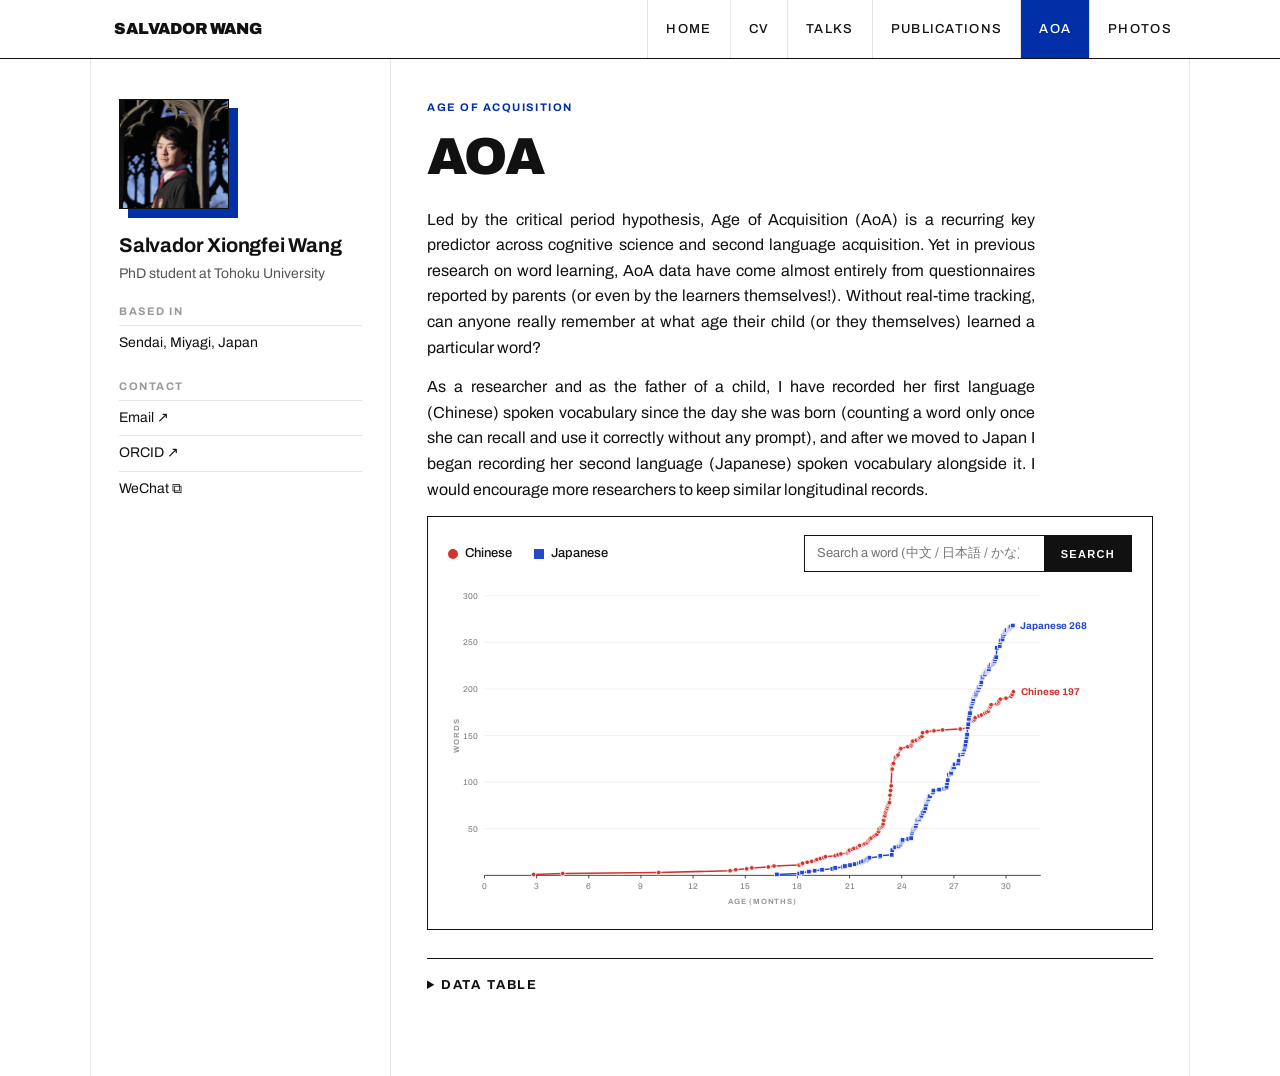
==== aoa.html @ 06799747 "Talks 新增 2 条（Talk 14/15）并改为新条目置顶；AOA 数据更新至 462 条 Co-Authored-By: Claude Opus 5 <noreply@anthropic.co" ====
<!DOCTYPE html>
<html lang="en">
<head>
  <meta charset="UTF-8">
  <meta name="viewport" content="width=device-width, initial-scale=1.0">
  <title>AOA - Salvador Wang</title>
  <link rel="stylesheet" href="https://fonts.googleapis.com/css2?family=Archivo:wght@400;500;700;900&display=swap">
  <link rel="stylesheet" href="css/site.css?v=12">
</head>
<body data-page="aoa.html">
  <header id="masthead"></header>
  <div class="page">
    <aside id="sidebar"></aside>
    <main class="content">
      <p class="eyebrow">Age of Acquisition</p>
      <h1>AOA</h1>
      <p>Led by the critical period hypothesis, Age of Acquisition (AoA) is a recurring
         key predictor across cognitive science and second language acquisition. Yet in
         previous research on word learning, AoA data have come almost entirely from
         questionnaires reported by parents (or even by the learners themselves!).
         Without real-time tracking, can anyone really remember at what age their child
         (or they themselves) learned a particular word?</p>
      <p>As a researcher and as the father of a child, I have recorded her first language
         (Chinese) spoken vocabulary since the day she was born (counting a word only once
         she can recall and use it correctly without any prompt), and after we moved to
         Japan I began recording her second language (Japanese) spoken vocabulary
         alongside it. I would encourage more researchers to keep similar longitudinal
         records.</p>

      <div class="aoa-grid">
        <div class="aoa-chart-panel">
          <div class="aoa-topbar">
            <div class="aoa-legend" id="aoa-legend"></div>
            <div class="aoa-search-box">
              <input id="aoa-search" type="search" autocomplete="off"
                     placeholder="Search a word (中文 / 日本語 / かな)">
              <button id="aoa-search-btn">Search</button>
            </div>
          </div>
          <div class="aoa-chart-wrap">
            <svg id="aoa-chart" role="img" aria-label="Vocabulary growth line chart"></svg>
            <div id="aoa-tooltip" class="hidden"></div>
          </div>
          <div id="aoa-detail" class="hidden"></div>
        </div>
      </div>

      <details class="aoa-table">
        <summary>Data table</summary>
        <div class="aoa-table-wrap" id="aoa-table"></div>
      </details>
    </main>
  </div>
  <script src="js/site.js?v=8"></script>
  <script src="js/aoa.js?v=4"></script>
</body>
</html>
---- css/site.css ----
/* ============================================================
 * Swiss Studio 主题：瑞士网格、细线分栏、超大字重、克莱因蓝 #002fa7
 * ============================================================ */
* { box-sizing: border-box; margin: 0; }
html, body {
  font-family: "Archivo", "Helvetica Neue", Arial, "PingFang SC", "Hiragino Sans", sans-serif;
  background: #ffffff; color: #111111;
  font-size: 16px; line-height: 1.6;
}
a { color: #111; text-decoration: none; }
a:hover { color: #002fa7; }
/* 正文中的链接：克莱因蓝 + 下划线，一眼能看出可点击 */
main.content a { color: #002fa7; text-decoration: underline; text-underline-offset: 2px; }
main.content a:hover { background: #002fa7; color: #fff; text-decoration: none; }
.hidden { display: none !important; }

/* ---------- 顶部导航 ---------- */
#masthead {
  border-bottom: 1px solid #111; background: #fff;
  position: sticky; top: 0; z-index: 100;
}
.masthead-inner {
  max-width: 1100px; margin: 0 auto; padding: 0 0 0 24px;
  height: 58px; display: flex; align-items: center;
}
.site-title {
  font-weight: 900; font-size: 16px; letter-spacing: -.01em;
  text-transform: uppercase; margin-right: auto;
}
.site-nav { display: flex; height: 58px; }
.site-nav a {
  font-size: 13px; font-weight: 500; text-transform: uppercase; letter-spacing: .1em;
  padding: 0 18px; display: flex; align-items: center;
  border-left: 1px solid #e6e6e6; color: #111;
}
.site-nav a:hover { background: #002fa7; color: #fff; }
.site-nav a.active { background: #002fa7; color: #fff; }

/* ---------- 主体两栏 ---------- */
.page {
  max-width: 1100px; margin: 0 auto;
  display: flex; align-items: stretch;
  border-left: 1px solid #e6e6e6; border-right: 1px solid #e6e6e6;
  min-height: calc(100vh - 59px);
}
#sidebar {
  flex: 0 0 300px; border-right: 1px solid #e6e6e6; padding: 40px 28px;
}
.sidebar-sticky { position: sticky; top: 98px; }
.avatar {
  width: 110px; height: 110px; object-fit: cover;
  background: #002fa7; display: block;
}

/* ---- 头像样式方案（在 site.js 的 avatarStyle 里切换）---- */
.avatar-wrap { position: relative; width: 110px; height: 110px; margin-bottom: 4px; }
.avatar-wrap .avatar, .avatar-wrap .avatar-initials { position: relative; z-index: 1; }

/* offset：克莱因蓝色块错位垫在照片后面，最贴合本站的瑞士网格语言 */
.avatar-wrap.is-offset::before {
  content: ""; position: absolute; left: 9px; top: 9px;
  width: 110px; height: 110px; background: #002fa7;
}
.avatar-wrap.is-offset .avatar { border: 1px solid #111; }

/* mount：白边装裱，像一张裱好的照片 */
.avatar-wrap.is-mount { width: 124px; height: 124px; padding: 7px;
  background: #fff; border: 1px solid #111; }

/* circle：圆形，学术主页最常见的稳妥选择 */
.avatar-wrap.is-circle .avatar,
.avatar-wrap.is-circle .avatar-initials { border-radius: 50%; }

/* arch：顶部拱形，呼应照片里的哥特窗 */
.avatar-wrap.is-arch .avatar,
.avatar-wrap.is-arch .avatar-initials { border-radius: 55px 55px 2px 2px; }
.avatar-initials {
  width: 110px; height: 110px; background: #002fa7; color: #fff;
  display: flex; align-items: center; justify-content: center;
  font-size: 36px; font-weight: 900;
}
.author-name { margin: 20px 0 2px; font-size: 20px; font-weight: 700; letter-spacing: -.01em; }
.author-bio { color: #555; font-size: 14px; margin-bottom: 8px; }
.side-label {
  font-size: 11px; font-weight: 700; text-transform: uppercase;
  letter-spacing: .14em; color: #999; margin: 18px 0 4px;
}
.author-links { list-style: none; margin: 0; padding: 0; font-size: 14px; }
.author-links li { padding: 6px 0; border-top: 1px solid #e6e6e6; }
.author-links a:hover { color: #002fa7; }
.link-btn {
  border: 0; background: none; padding: 0; cursor: pointer;
  font: inherit; font-size: 14px; color: #111; text-align: left;
}
.link-btn:hover { color: #002fa7; }

/* 点击弹出的图片（微信二维码） */
#img-popup { position: fixed; inset: 0; z-index: 200;
  display: flex; align-items: center; justify-content: center; }
.popup-backdrop { position: absolute; inset: 0; background: rgba(17,17,17,.6); }
.popup-card {
  position: relative; margin: 0; background: #fff; border: 1px solid #111;
  padding: 14px; max-width: min(90vw, 340px);
  box-shadow: 0 12px 40px rgba(0,0,0,.3);
}
.popup-card img { display: block; width: 100%; height: auto; }
.popup-card figcaption {
  margin-top: 10px; font-size: 11px; font-weight: 700;
  text-transform: uppercase; letter-spacing: .12em; color: #999; text-align: center;
}
.popup-close {
  position: absolute; top: -1px; right: -1px; width: 30px; height: 30px;
  border: 1px solid #111; background: #fff; cursor: pointer; font-size: 12px;
}
.popup-close:hover { background: #002fa7; border-color: #002fa7; color: #fff; }

/* ---------- 内容区 ---------- */
main.content { flex: 1; min-width: 0; padding: 40px 36px 80px; }
.eyebrow {
  font-size: 11px; font-weight: 700; text-transform: uppercase;
  letter-spacing: .14em; color: #002fa7; margin-bottom: 14px;
}
main.content h1 {
  font-size: 52px; font-weight: 900; line-height: 1.0;
  letter-spacing: -.03em; text-transform: uppercase;
  text-wrap: balance; margin-bottom: 24px;
}
main.content h2 {
  font-size: 13px; font-weight: 700; text-transform: uppercase; letter-spacing: .14em;
  border-top: 1px solid #111; padding-top: 18px; margin: 42px 0 18px;
}
main.content p { max-width: 38em; margin-bottom: 14px; }
/* 正文两端对齐（表格、侧栏不受影响）；配合自动断词避免出现字距过大的「河流」*/
main.content p, main.content li, .talk-text { text-align: justify; hyphens: auto; }
main.content .eyebrow { text-align: left; }
main.content p:last-child { margin-bottom: 0; }
main.content ul, main.content ol { padding-left: 20px; margin-bottom: 14px; }
main.content li { margin: 6px 0; }
code {
  font-family: "SF Mono", Menlo, Consolas, monospace;
  font-size: 14px; background: #f4f4f4; padding: 1px 5px;
}

/* CV 表格 */
table.cv { width: 100%; border-collapse: collapse; font-size: 15px; }
table.cv th, table.cv td {
  border: 0; border-top: 1px solid #e6e6e6;
  padding: 10px 16px 10px 0; text-align: left; vertical-align: top;
}
table.cv th {
  font-size: 11px; font-weight: 700; text-transform: uppercase;
  letter-spacing: .12em; color: #999; border-top: 0;
}
table.cv td:first-child { font-weight: 700; white-space: nowrap; font-variant-numeric: tabular-nums; }

/* 论文列表 */
ol.pubs { padding-left: 20px; }
ol.pubs li { margin: 0 0 14px; padding-left: 4px; line-height: 1.65; max-width: 42em; }

/* Talks 页：左侧文字，右侧统一尺寸缩略图 */
ol.talks { list-style: none; padding: 0; margin: 0; }
ol.talks li {
  display: flex; gap: 24px; align-items: flex-start;
  padding: 20px 0; border-top: 1px solid #e6e6e6; margin: 0;
}
ol.talks li:first-child { border-top: 0; padding-top: 6px; }
.talk-text { flex: 1; min-width: 0; line-height: 1.65; font-size: 15px; }
.talk-thumb {
  flex: 0 0 240px; width: 240px; height: 160px;
  object-fit: cover; display: block; border: 1px solid #111;
}

/* 照片页 iframe */
.map-frame {
  width: 100%; height: calc(100vh - 210px); min-height: 480px;
  border: 1px solid #111; display: block;
}

/* ---------- AOA 词汇增长页 ---------- */
.aoa-grid { display: flex; gap: 0; align-items: stretch; border: 1px solid #111; }
.aoa-chart-panel { flex: 1; min-width: 0; padding: 18px 20px 20px; }
.aoa-topbar { display: flex; align-items: center; justify-content: space-between;
  gap: 16px; margin-bottom: 10px; flex-wrap: wrap; }
.aoa-legend { display: flex; gap: 22px; font-size: 13px; font-weight: 500; }
.aoa-search-box { display: flex; }
#aoa-search {
  border: 1px solid #111; border-right: 0; padding: 7px 12px;
  font: inherit; font-size: 13px; width: 240px; background: #fff; color: #111;
}
#aoa-search:focus { outline: 2px solid #002fa7; outline-offset: -1px; }
#aoa-search-btn {
  border: 1px solid #111; background: #111; color: #fff; cursor: pointer;
  font-size: 11px; font-weight: 700; letter-spacing: .12em; text-transform: uppercase;
  padding: 0 16px;
}
#aoa-search-btn:hover { background: #002fa7; border-color: #002fa7; }
.aoa-miss { font-size: 15px; color: #555; font-style: italic; margin: 4px 0; }
#aoa-detail li.hl { background: #eef1fb; outline: 1px solid #002fa7; padding-left: 6px; }
.lg { display: inline-flex; align-items: center; gap: 7px; }
.sw { width: 10px; height: 10px; display: inline-block; }
.sw.circle { border-radius: 50%; }
.aoa-chart-wrap { position: relative; }
#aoa-chart { width: 100%; height: auto; display: block; }
#aoa-chart .tick { font-size: 11px; fill: #777; font-family: "Archivo", sans-serif; font-variant-numeric: tabular-nums; }
#aoa-chart .axis-label { font-size: 10px; font-weight: 700; letter-spacing: .12em; fill: #999; font-family: "Archivo", sans-serif; }
#aoa-chart .series-label { font-size: 13px; font-weight: 700; font-family: "Archivo", sans-serif; }
#aoa-tooltip {
  position: absolute; z-index: 10; pointer-events: none;
  background: #111; color: #fff; padding: 8px 12px; font-size: 12px;
  line-height: 1.5; max-width: 220px;
}
#aoa-tooltip b { display: block; }
#aoa-tooltip span { display: block; color: #aaa; font-size: 11px; }
#aoa-detail { border-top: 1px solid #111; margin-top: 10px; padding-top: 12px; }
.detail-head {
  display: flex; align-items: center; gap: 8px; font-size: 14px;
  border-left: 4px solid; padding-left: 10px;
}
.detail-head .dot { width: 10px; height: 10px; border-radius: 50%; }
#detail-close {
  margin-left: auto; border: 1px solid #111; background: #fff;
  width: 26px; height: 26px; cursor: pointer; font-size: 12px;
}
#detail-close:hover { background: #002fa7; color: #fff; border-color: #002fa7; }
#aoa-detail ul { list-style: none; padding: 0; margin: 12px 0 0; display: grid;
  grid-template-columns: repeat(auto-fill, minmax(240px, 1fr)); gap: 6px 18px; }
#aoa-detail li { display: flex; align-items: baseline; gap: 8px; font-size: 14px;
  border-top: 1px solid #ececec; padding: 5px 0; }
#aoa-detail .meaning { color: #777; font-size: 12px; flex: 1; min-width: 0;
  overflow: hidden; text-overflow: ellipsis; white-space: nowrap; }
#aoa-detail .pos { font-size: 10px; font-weight: 700; letter-spacing: .08em;
  text-transform: uppercase; color: #002fa7; white-space: nowrap; }

.aoa-table { margin-top: 28px; }
.aoa-table summary {
  cursor: pointer; font-size: 13px; font-weight: 700;
  text-transform: uppercase; letter-spacing: .14em;
  border-top: 1px solid #111; padding-top: 16px;
}
.aoa-table-wrap { overflow-x: auto; margin-top: 12px; max-height: 420px; overflow-y: auto; }

/* ---------- 移动端 ---------- */
@media (max-width: 767px) {
  .masthead-inner { padding-left: 16px; overflow-x: auto; }
  .site-title { margin-right: 16px; }
  .page { flex-direction: column; border: 0; min-height: 0; }
  #sidebar {
    flex: none; width: 100%; border-right: 0; border-bottom: 1px solid #111;
    padding: 24px 20px;
  }
  .sidebar-sticky {
    position: static;
    display: grid; grid-template-columns: 90px 1fr; column-gap: 18px;
    align-items: start;
  }
  .avatar-wrap { width: 90px; height: 90px; grid-row: 1 / span 6; }
  .avatar-wrap.is-mount { width: 104px; height: 104px; }
  .avatar-wrap.is-offset::before { width: 90px; height: 90px; left: 7px; top: 7px; }
  .avatar, .avatar-initials { width: 90px; height: 90px; font-size: 28px; }
  .avatar-wrap.is-arch .avatar { border-radius: 45px 45px 2px 2px; }
  main.content { padding: 28px 20px 60px; }
  main.content h1 { font-size: 36px; }
}
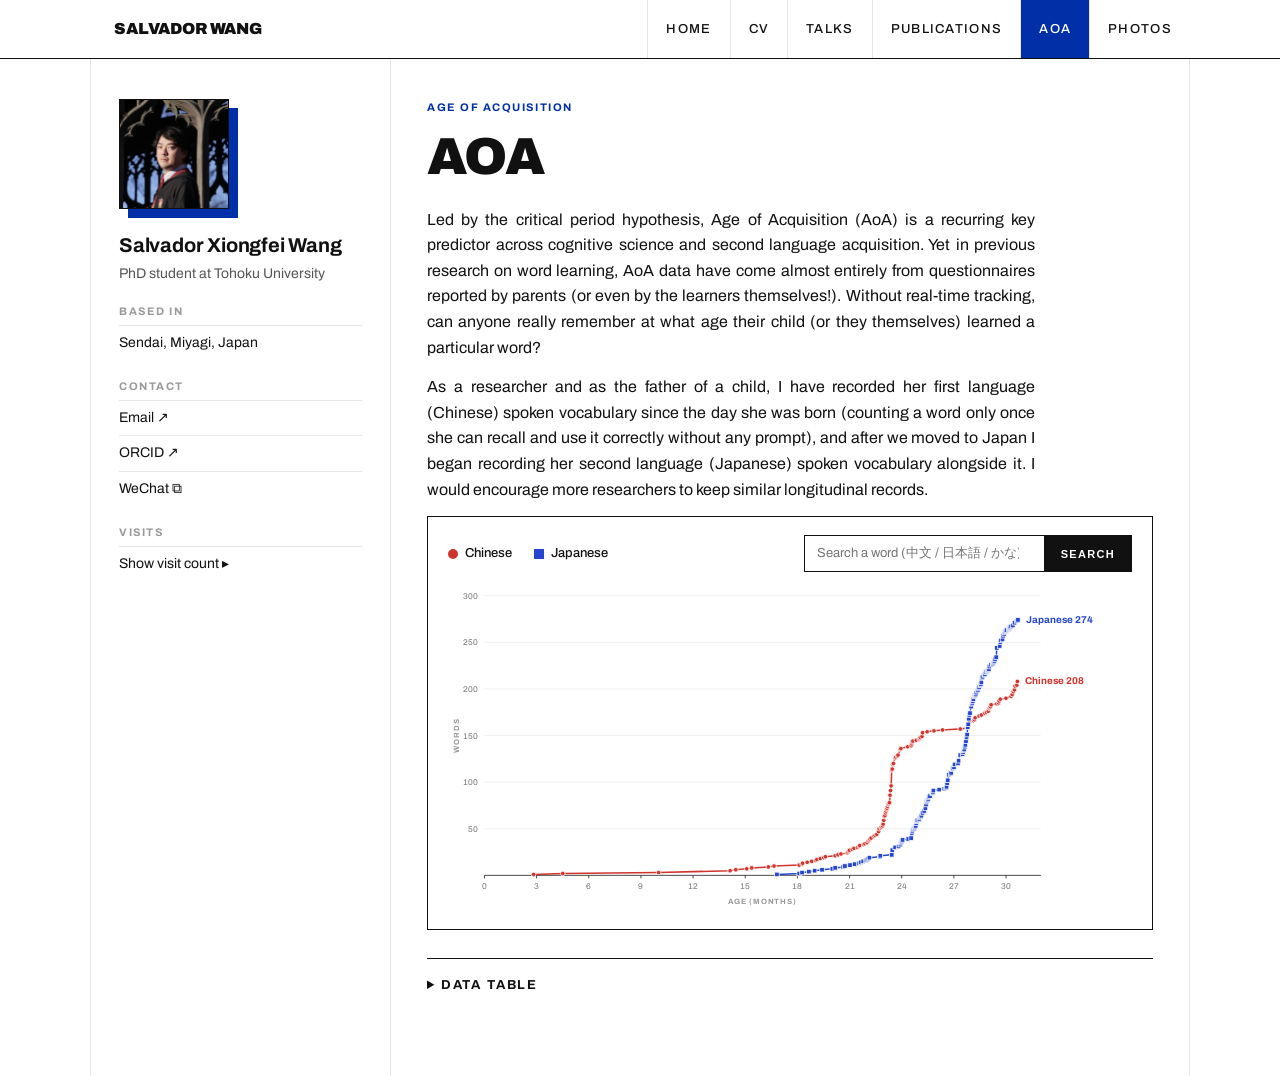
==== commit 54e86825: "侧栏 Contact 下方新增访问量统计（不蒜子，点击按钮展开）；AOA 数据更新至 479 条 Co-Authored-By: Claude Opus 5 <noreply@anthropic.co" ====
--- a/aoa.html
+++ b/aoa.html
@@ -5,7 +5,7 @@
   <meta name="viewport" content="width=device-width, initial-scale=1.0">
   <title>AOA - Salvador Wang</title>
   <link rel="stylesheet" href="https://fonts.googleapis.com/css2?family=Archivo:wght@400;500;700;900&display=swap">
-  <link rel="stylesheet" href="css/site.css?v=12">
+  <link rel="stylesheet" href="css/site.css?v=14">
 </head>
 <body data-page="aoa.html">
   <header id="masthead"></header>
@@ -51,7 +51,7 @@
       </details>
     </main>
   </div>
-  <script src="js/site.js?v=8"></script>
-  <script src="js/aoa.js?v=4"></script>
+  <script src="js/site.js?v=10"></script>
+  <script src="js/aoa.js?v=5"></script>
 </body>
 </html>
--- a/css/site.css
+++ b/css/site.css
@@ -93,6 +93,18 @@
   font: inherit; font-size: 14px; color: #111; text-align: left;
 }
 .link-btn:hover { color: #002fa7; }
+
+/* 访问量（点击按钮展开） */
+.visits { margin-top: 2px; }
+.visit-row {
+  display: flex; align-items: baseline; gap: 10px;
+  font-size: 13px; color: #555; padding: 4px 0;
+  border-top: 1px solid #f0f0f0;
+}
+.visit-row:first-child { border-top: 0; }
+.visit-row b {
+  margin-left: auto; color: #111; font-variant-numeric: tabular-nums;
+}
 
 /* 点击弹出的图片（微信二维码） */
 #img-popup { position: fixed; inset: 0; z-index: 200;
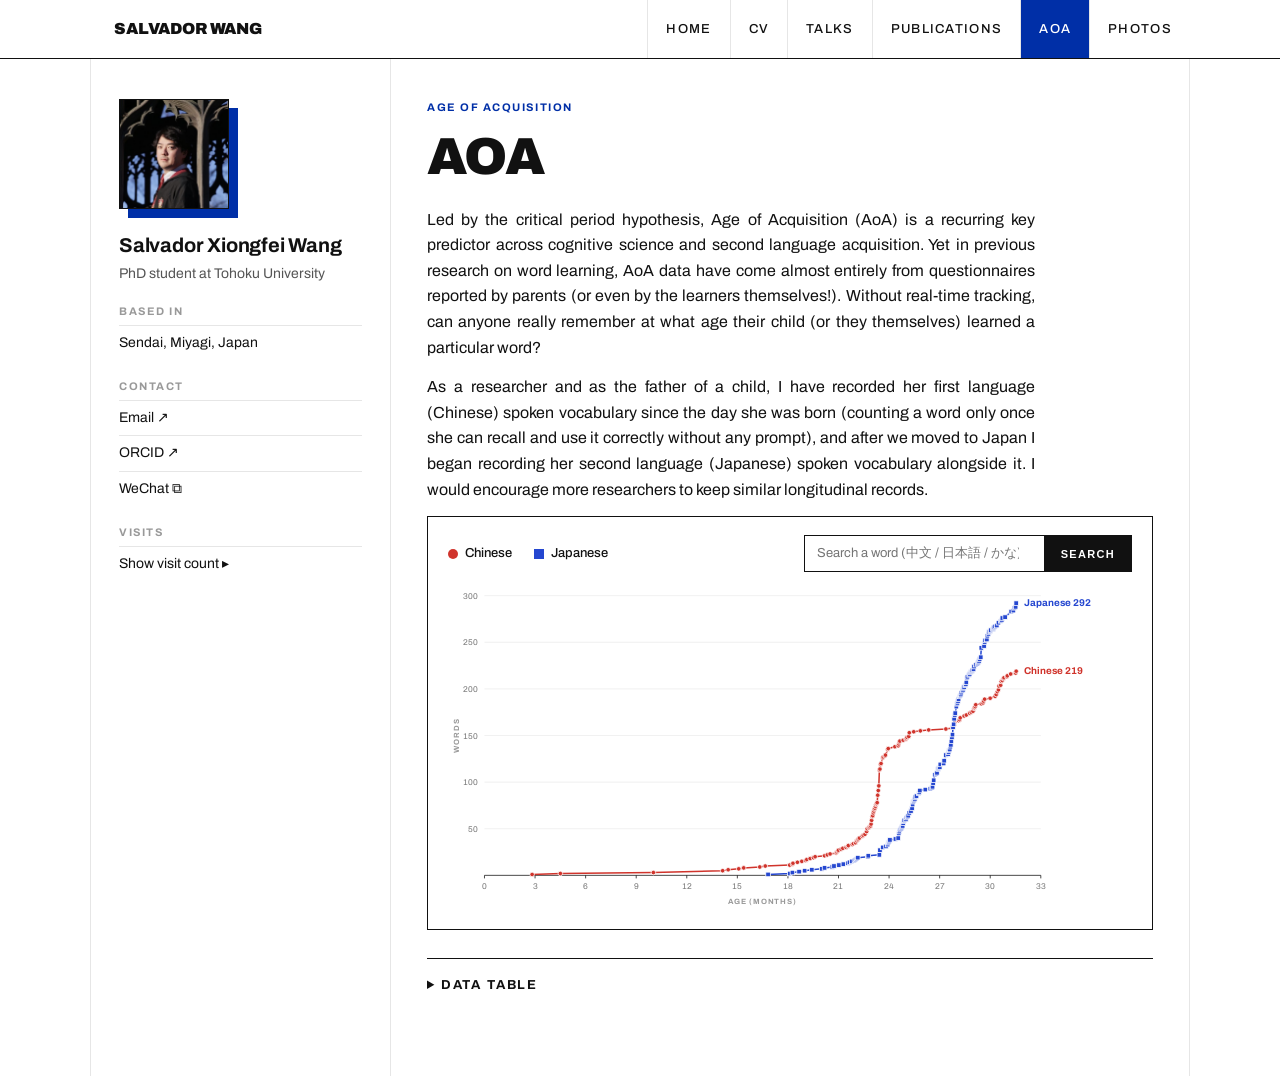
==== commit 9eb372f3: "CV 新增 LEAP Program（2026-2027）；Talks 新增 Talk 16 并置顶；AOA 数据更新至 508 条 Co-Authored-By: Claude Opus 5 <no" ====
--- a/aoa.html
+++ b/aoa.html
@@ -5,7 +5,7 @@
   <meta name="viewport" content="width=device-width, initial-scale=1.0">
   <title>AOA - Salvador Wang</title>
   <link rel="stylesheet" href="https://fonts.googleapis.com/css2?family=Archivo:wght@400;500;700;900&display=swap">
-  <link rel="stylesheet" href="css/site.css?v=14">
+  <link rel="stylesheet" href="css/site.css?v=15">
 </head>
 <body data-page="aoa.html">
   <header id="masthead"></header>
@@ -51,7 +51,7 @@
       </details>
     </main>
   </div>
-  <script src="js/site.js?v=10"></script>
-  <script src="js/aoa.js?v=5"></script>
+  <script src="js/site.js?v=15"></script>
+  <script src="js/aoa.js?v=6"></script>
 </body>
 </html>
